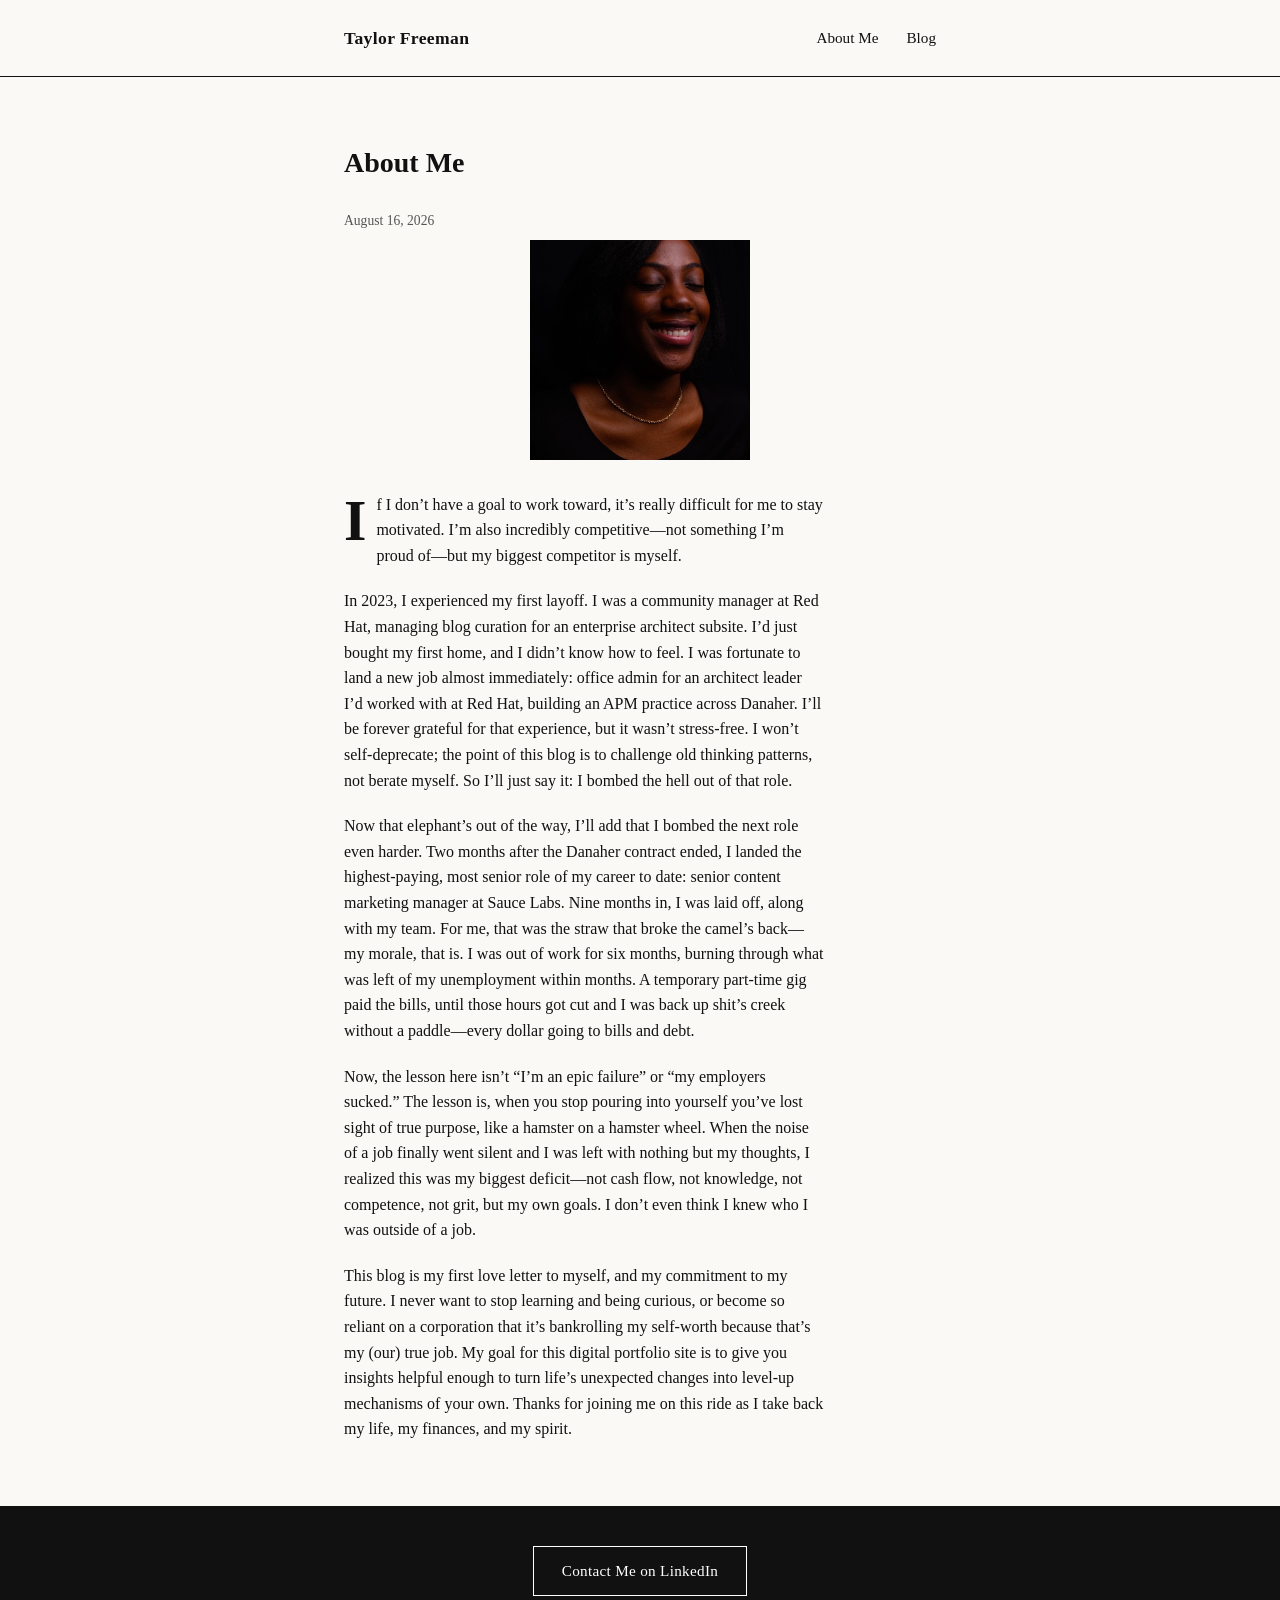
==== about.html @ b4e654a1 "Initial commit: personal site with hero, About Me, and first blog post Static site with a home page " ====
<!DOCTYPE html>
<html lang="en">
<head>
  <meta charset="UTF-8">
  <meta name="viewport" content="width=device-width, initial-scale=1.0">
  <title>About Me — Taylor Freeman</title>
  <link rel="stylesheet" href="style.css">
</head>
<body>

  <header class="site-header">
    <div class="wrap">
      <a href="index.html" class="site-name">Taylor Freeman</a>
      <nav>
        <a href="about.html">About Me</a>
        <a href="index.html#blog">Blog</a>
      </nav>
    </div>
  </header>

  <!-- ABOUT ME -->
  <section id="about" class="section">
    <div class="wrap">
      <h1>About Me</h1>
      <p class="post-meta"><time datetime="2026-08-16">August 16, 2026</time></p>

      <img src="goofyheadshot.jpeg" alt="Taylor Freeman" class="headshot">

      <p class="drop-cap">If I don&rsquo;t have a goal to work toward, it’s really difficult for me to stay motivated. I’m also incredibly competitive—not something I’m proud of—but my biggest competitor is myself.</p>

      <p>In 2023, I experienced my first layoff. I was a community manager at Red Hat, managing blog curation for an enterprise architect subsite. I’d just bought my first home, and I didn’t know how to feel. I was fortunate to land a new job almost immediately: office admin for an architect leader I’d worked with at Red Hat, building an APM practice across Danaher. I’ll be forever grateful for that experience, but it wasn’t stress-free. I won’t self-deprecate; the point of this blog is to challenge old thinking patterns, not berate myself. So I’ll just say it: I bombed the hell out of that role.</p>

      <p>Now that elephant’s out of the way, I’ll add that I bombed the next role even harder. Two months after the Danaher contract ended, I landed the highest-paying, most senior role of my career to date: senior content marketing manager at Sauce Labs. Nine months in, I was laid off, along with my team. For me, that was the straw that broke the camel’s back—my morale, that is. I was out of work for six months, burning through what was left of my unemployment within months. A temporary part-time gig paid the bills, until those hours got cut and I was back up shit’s creek without a paddle—every dollar going to bills and debt.</p>

      <p>Now, the lesson here isn’t “I’m an epic failure” or “my employers sucked.” The lesson is, when you stop pouring into yourself you’ve lost sight of true purpose, like a hamster on a hamster wheel. When the noise of a job finally went silent and I was left with nothing but my thoughts, I realized this was my biggest deficit—not cash flow, not knowledge, not competence, not grit, but my own goals. I don’t even think I knew who I was outside of a job.</p>

      <p>This blog is my first love letter to myself, and my commitment to my future. I never want to stop learning and being curious, or become so reliant on a corporation that it’s bankrolling my self-worth because that’s my (our) true job. My goal for this digital portfolio site is to give you insights helpful enough to turn life’s unexpected changes into level-up mechanisms of your own. Thanks for joining me on this ride as I take back my life, my finances, and my spirit.</p>
    </div>
  </section>

  <!-- Contact button, bottom of page, links to LinkedIn -->
  <footer class="site-footer">
    <div class="wrap">
      <a class="contact-btn" href="https://www.linkedin.com/in/marjoriefreeman/" target="_blank" rel="noopener">
        Contact Me on LinkedIn
      </a>
    </div>
  </footer>

</body>
</html>
---- style.css ----
/* ---------- Reset & base ---------- */
/* Browsers add their own default margins/padding — this clears that out
   so spacing on the page is only what we set on purpose. */
* {
  margin: 0;
  padding: 0;
  box-sizing: border-box;
}

body {
  background: #faf9f6;
  color: #111111; /* true black can feel harsh at body-text size; this is close to black but easier to read */
  font-family: Georgia, "Times New Roman", serif; /* a real serif, not a decoration — gives white/black some character */
  line-height: 1.6;
}

/* .wrap centers content and keeps line length readable.
   Reused inside the header, each section, and the footer. */
.wrap {
  max-width: 640px;
  margin: 0 auto;
  padding: 0 24px;
}

/* ---------- Header / nav ---------- */
.site-header {
  border-bottom: 1px solid #111111;
  padding: 24px 0;
}

.site-header .wrap {
  display: flex;
  justify-content: space-between;
  align-items: center;
}

.site-name {
  font-weight: bold;
  font-size: 1.1rem;
  letter-spacing: 0.02em;
  color: #111111;
  text-decoration: none;
}

.site-header nav a {
  color: #111111;
  text-decoration: none;
  margin-left: 24px;
  font-size: 0.95rem;
  border-bottom: 1px solid transparent;
}

.site-header nav a:hover,
.site-header nav a:focus-visible {
  border-bottom: 1px solid #111111;
}

/* ---------- Hero ---------- */
.hero {
  padding: 64px 0 0;
  text-align: center;
}

.hero-image-row {
  background: #111111;
  width: 100vw;
  position: relative;
  left: 50%;
  margin-left: -50vw;
}

.hero-image {
  width: 100%;
  aspect-ratio: 16 / 9;
  object-fit: cover;
  display: block;
}

/* ---------- Sections ---------- */
.section {
  padding: 64px 0;
}

#why-blog {
  border-bottom: 1px solid #111111;
}

.section h1 {
  font-size: 1.75rem;
  margin-bottom: 24px;
}

.arrow-link {
  display: block;
  color: #111111;
  font-size: 1.5rem;
  text-decoration: none;
  margin-top: 16px;
  transition: transform 0.15s ease;
}

.arrow-link:hover,
.arrow-link:focus-visible {
  transform: translateX(6px);
}

.section p {
  max-width: 60ch; /* keeps paragraphs from stretching too wide to read comfortably */
}

#about p + p {
  margin-top: 20px;
}

.headshot {
  display: block;
  width: 220px;
  height: 220px;
  object-fit: cover;
  margin: 0 auto 32px;
}

.drop-cap::first-letter {
  float: left;
  font-size: 3.6rem;
  line-height: 0.8;
  font-weight: bold;
  padding-right: 10px;
  padding-top: 6px;
}

.teaser {
  display: -webkit-box;
  -webkit-line-clamp: 3;
  line-clamp: 3;
  -webkit-box-orient: vertical;
  overflow: hidden;
}

/* ---------- Blog posts ---------- */
.post + .post {
  margin-top: 40px;
}

.post h2 {
  font-size: 1.2rem;
  margin-bottom: 4px;
}

.post h2 a {
  color: #111111;
  text-decoration: none;
}

.post h2 a:hover,
.post h2 a:focus-visible {
  text-decoration: underline;
}

.post-meta {
  font-size: 0.85rem;
  color: #555555;
  margin-bottom: 8px;
}

/* ---------- Footer / contact ---------- */
.site-footer {
  background: #111111;
  padding: 40px 0;
  text-align: center;
}

.contact-btn {
  display: inline-block;
  border: 1px solid #ffffff;
  color: #ffffff;
  text-decoration: none;
  padding: 12px 28px;
  font-size: 0.95rem;
  letter-spacing: 0.02em;
}

.contact-btn:hover,
.contact-btn:focus-visible {
  background: #ffffff;
  color: #111111;
}

/* ---------- Small screens ---------- */
@media (max-width: 480px) {
  .site-header .wrap {
    flex-direction: column;
    align-items: flex-start;
    gap: 12px;
  }
  .site-header nav a {
    margin-left: 0;
    margin-right: 16px;
  }
}
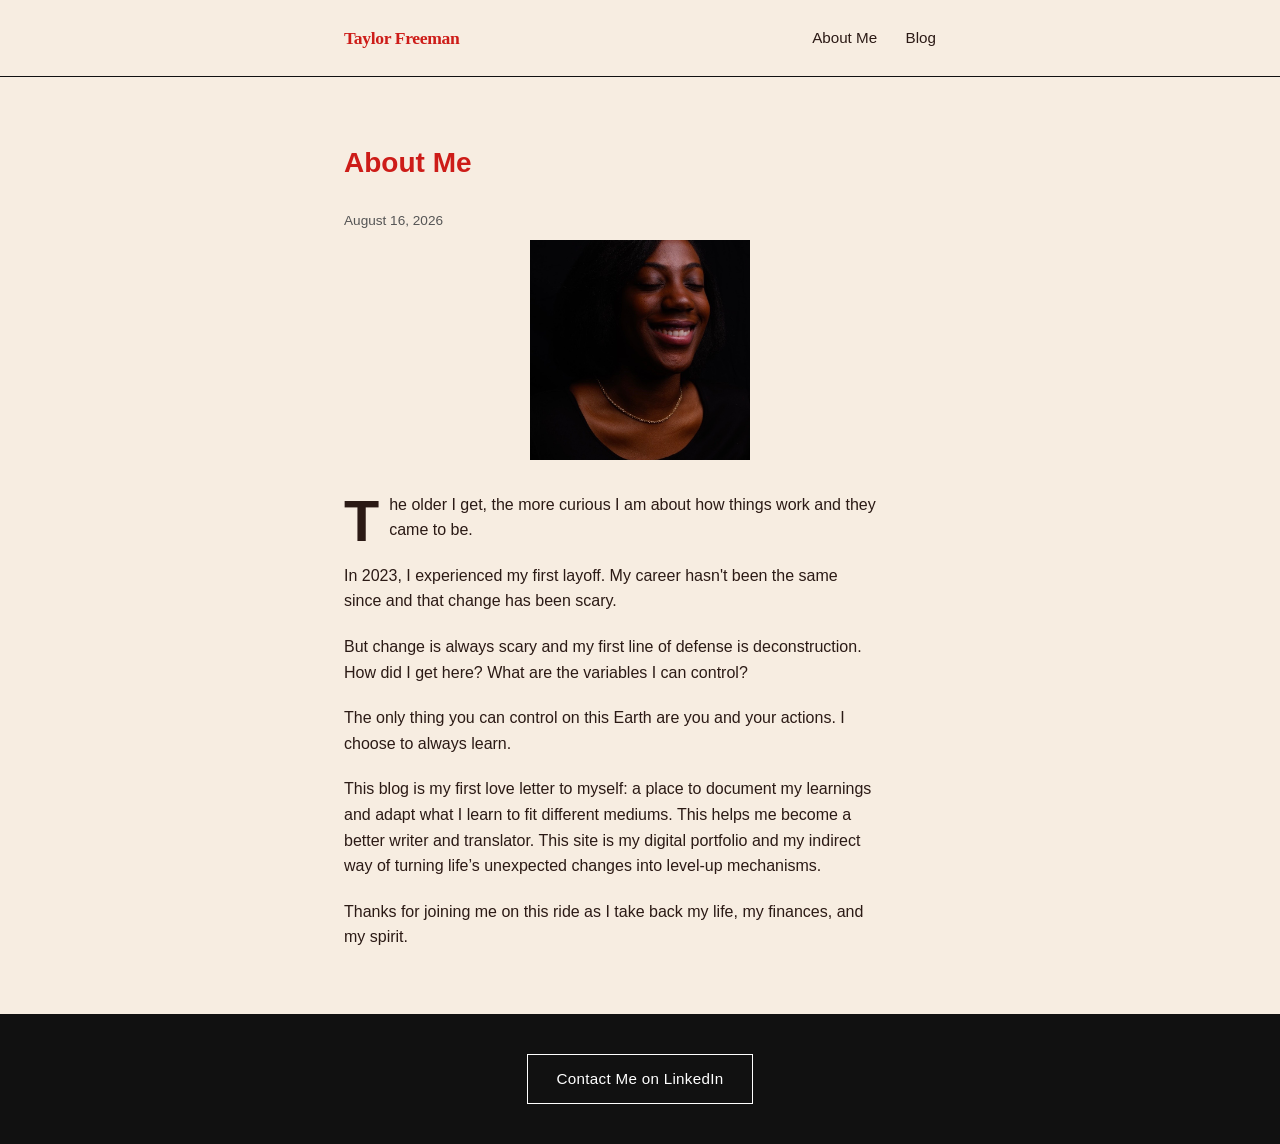
==== commit e18815b9: "Revise blog content for clarity and focus Updated personal reflections and insights in the blog cont" ====
--- a/about.html
+++ b/about.html
@@ -10,10 +10,10 @@
 
   <header class="site-header">
     <div class="wrap">
-      <a href="index.html" class="site-name">Taylor Freeman</a>
+      <a href="./" class="site-name">Taylor Freeman</a>
       <nav>
         <a href="about.html">About Me</a>
-        <a href="index.html#blog">Blog</a>
+        <a href="./#blog">Blog</a>
       </nav>
     </div>
   </header>
@@ -26,15 +26,17 @@
 
       <img src="goofyheadshot.jpeg" alt="Taylor Freeman" class="headshot">
 
-      <p class="drop-cap">If I don&rsquo;t have a goal to work toward, it’s really difficult for me to stay motivated. I’m also incredibly competitive—not something I’m proud of—but my biggest competitor is myself.</p>
+      <p class="drop-cap">The older I get, the more curious I am about how things work and they came to be.</p>
 
-      <p>In 2023, I experienced my first layoff. I was a community manager at Red Hat, managing blog curation for an enterprise architect subsite. I’d just bought my first home, and I didn’t know how to feel. I was fortunate to land a new job almost immediately: office admin for an architect leader I’d worked with at Red Hat, building an APM practice across Danaher. I’ll be forever grateful for that experience, but it wasn’t stress-free. I won’t self-deprecate; the point of this blog is to challenge old thinking patterns, not berate myself. So I’ll just say it: I bombed the hell out of that role.</p>
+      <p>In 2023, I experienced my first layoff. My career hasn't been the same since and that change has been scary.</p>
 
-      <p>Now that elephant’s out of the way, I’ll add that I bombed the next role even harder. Two months after the Danaher contract ended, I landed the highest-paying, most senior role of my career to date: senior content marketing manager at Sauce Labs. Nine months in, I was laid off, along with my team. For me, that was the straw that broke the camel’s back—my morale, that is. I was out of work for six months, burning through what was left of my unemployment within months. A temporary part-time gig paid the bills, until those hours got cut and I was back up shit’s creek without a paddle—every dollar going to bills and debt.</p>
+      <p>But change is always scary and my first line of defense is deconstruction. How did I get here? What are the variables I can control?</p>
 
-      <p>Now, the lesson here isn’t “I’m an epic failure” or “my employers sucked.” The lesson is, when you stop pouring into yourself you’ve lost sight of true purpose, like a hamster on a hamster wheel. When the noise of a job finally went silent and I was left with nothing but my thoughts, I realized this was my biggest deficit—not cash flow, not knowledge, not competence, not grit, but my own goals. I don’t even think I knew who I was outside of a job.</p>
+      <p>The only thing you can control on this Earth are you and your actions. I choose to always learn.</p>
 
-      <p>This blog is my first love letter to myself, and my commitment to my future. I never want to stop learning and being curious, or become so reliant on a corporation that it’s bankrolling my self-worth because that’s my (our) true job. My goal for this digital portfolio site is to give you insights helpful enough to turn life’s unexpected changes into level-up mechanisms of your own. Thanks for joining me on this ride as I take back my life, my finances, and my spirit.</p>
+      <p>This blog is my first love letter to myself: a place to document my learnings and adapt what I learn to fit different mediums. This helps me become a better writer and translator. This site is my digital portfolio and my indirect way of turning life’s unexpected changes into level-up mechanisms.</p>
+      
+      <p> Thanks for joining me on this ride as I take back my life, my finances, and my spirit.</p>
     </div>
   </section>
 
--- a/style.css
+++ b/style.css
@@ -8,9 +8,9 @@
 }
 
 body {
-  background: #faf9f6;
-  color: #111111; /* true black can feel harsh at body-text size; this is close to black but easier to read */
-  font-family: Georgia, "Times New Roman", serif; /* a real serif, not a decoration — gives white/black some character */
+  background: #f7ede1;
+  color: #2B1A15;
+  font-family: Helvetica, Arial, sans-serif;
   line-height: 1.6;
 }
 
@@ -35,15 +35,17 @@
 }
 
 .site-name {
-  font-weight: bold;
+  font-family: "Sunset Bold", Georgia, serif;
+  font-weight: 900;
   font-size: 1.1rem;
-  letter-spacing: 0.02em;
-  color: #111111;
+  letter-spacing: -0.02em;
+  color: #CD1C18;
   text-decoration: none;
 }
 
 .site-header nav a {
-  color: #111111;
+  color: #2B1A15;
+  font-weight: 300;
   text-decoration: none;
   margin-left: 24px;
   font-size: 0.95rem;
@@ -52,7 +54,7 @@
 
 .site-header nav a:hover,
 .site-header nav a:focus-visible {
-  border-bottom: 1px solid #111111;
+  border-bottom: 1px solid #2B1A15;
 }
 
 /* ---------- Hero ---------- */
@@ -88,6 +90,7 @@
 .section h1 {
   font-size: 1.75rem;
   margin-bottom: 24px;
+  color: #CD1C18;
 }
 
 .arrow-link {
@@ -148,7 +151,7 @@
 }
 
 .post h2 a {
-  color: #111111;
+  color: #CD1C18;
   text-decoration: none;
 }
 
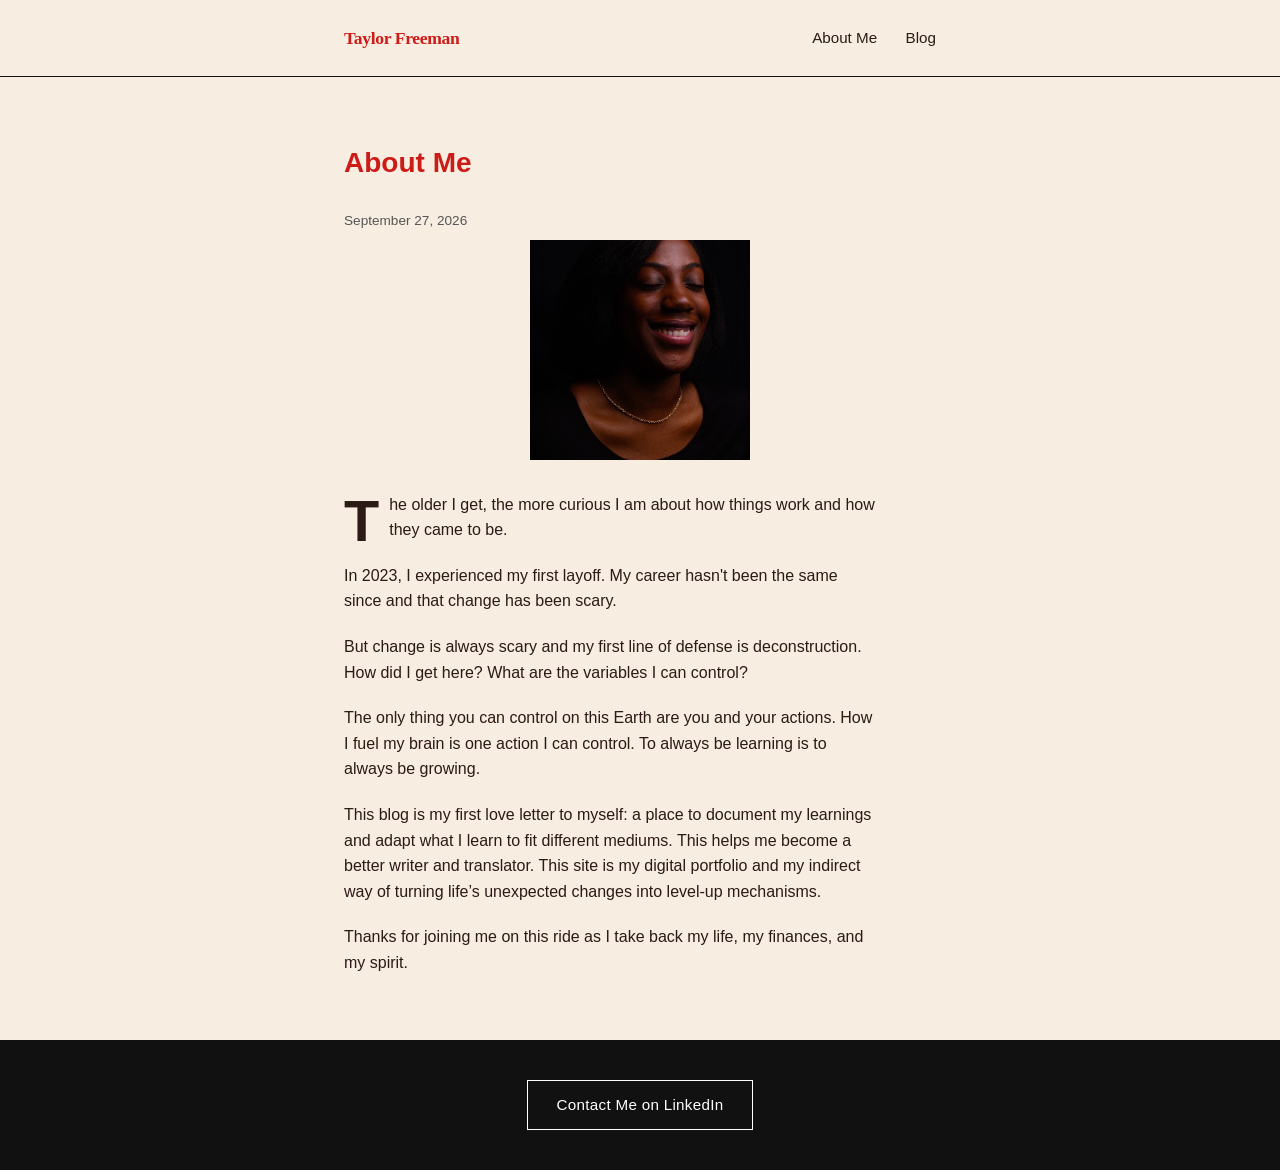
==== commit ca40b581: "Revise content in about.html for clarity and updates Updated the date and revised several sentences " ====
--- a/about.html
+++ b/about.html
@@ -22,17 +22,17 @@
   <section id="about" class="section">
     <div class="wrap">
       <h1>About Me</h1>
-      <p class="post-meta"><time datetime="2026-08-16">August 16, 2026</time></p>
+      <p class="post-meta"><time datetime="2026-09-27">September 27, 2026</time></p>
 
       <img src="goofyheadshot.jpeg" alt="Taylor Freeman" class="headshot">
 
-      <p class="drop-cap">The older I get, the more curious I am about how things work and they came to be.</p>
+      <p class="drop-cap">The older I get, the more curious I am about how things work and how they came to be.</p>
 
       <p>In 2023, I experienced my first layoff. My career hasn't been the same since and that change has been scary.</p>
 
       <p>But change is always scary and my first line of defense is deconstruction. How did I get here? What are the variables I can control?</p>
 
-      <p>The only thing you can control on this Earth are you and your actions. I choose to always learn.</p>
+      <p>The only thing you can control on this Earth are you and your actions. How I fuel my brain is one action I can control. To always be learning is to always be growing.</p>
 
       <p>This blog is my first love letter to myself: a place to document my learnings and adapt what I learn to fit different mediums. This helps me become a better writer and translator. This site is my digital portfolio and my indirect way of turning life’s unexpected changes into level-up mechanisms.</p>
       
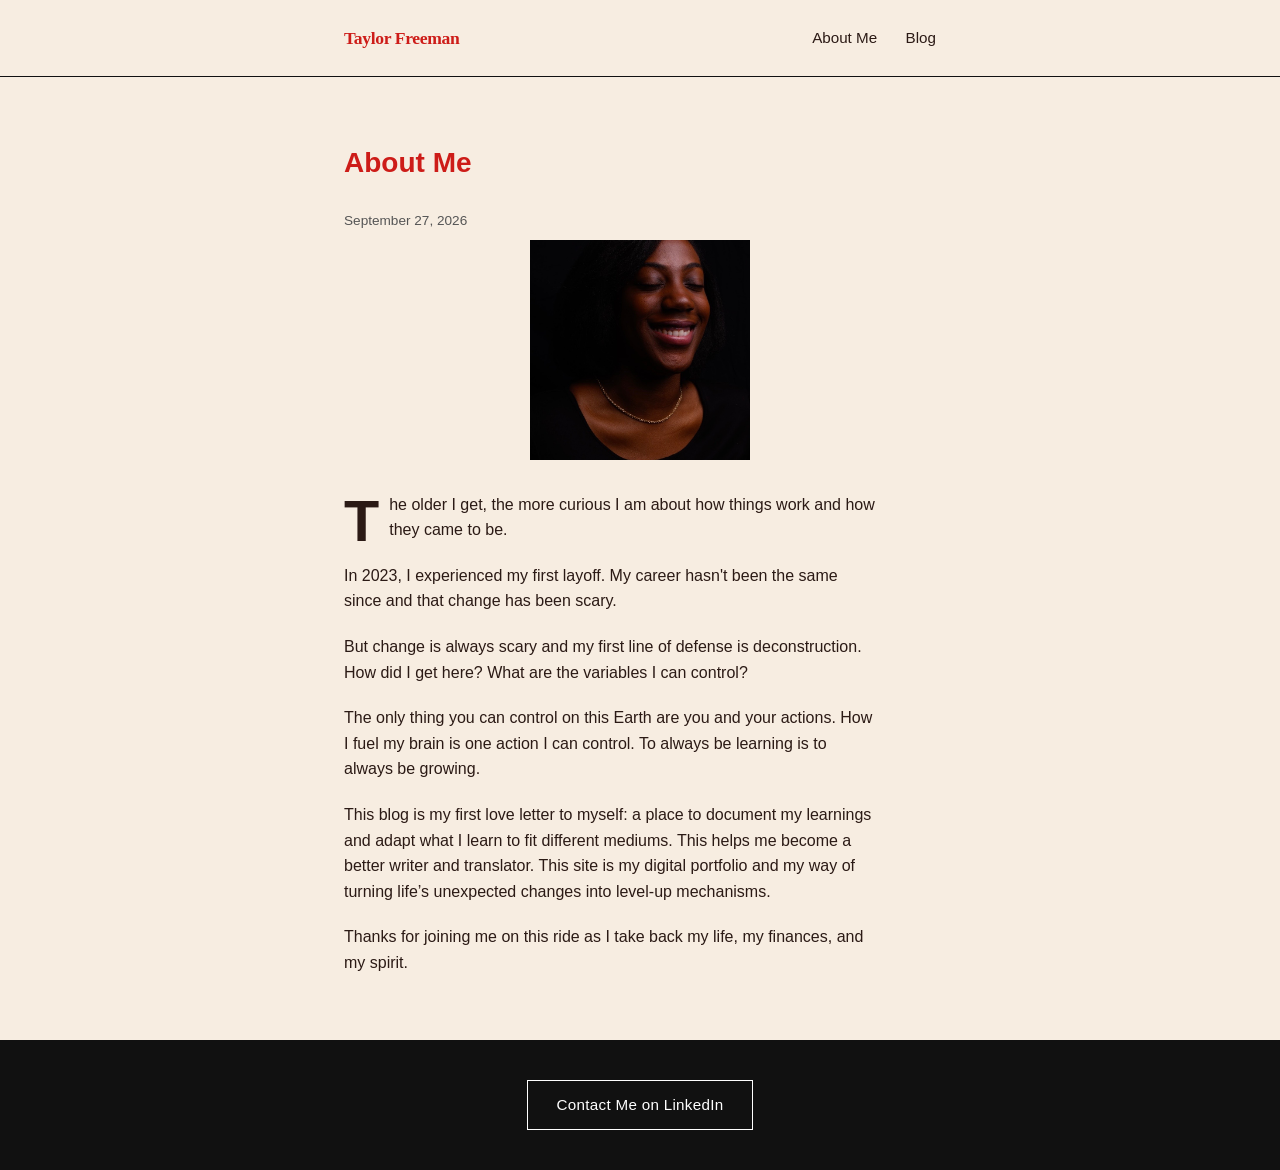
==== commit e5b2e5b8: "Refine blog description for clarity Removed 'indirect' from the description of the blog's purpose." ====
--- a/about.html
+++ b/about.html
@@ -34,7 +34,7 @@
 
       <p>The only thing you can control on this Earth are you and your actions. How I fuel my brain is one action I can control. To always be learning is to always be growing.</p>
 
-      <p>This blog is my first love letter to myself: a place to document my learnings and adapt what I learn to fit different mediums. This helps me become a better writer and translator. This site is my digital portfolio and my indirect way of turning life’s unexpected changes into level-up mechanisms.</p>
+      <p>This blog is my first love letter to myself: a place to document my learnings and adapt what I learn to fit different mediums. This helps me become a better writer and translator. This site is my digital portfolio and my way of turning life’s unexpected changes into level-up mechanisms.</p>
       
       <p> Thanks for joining me on this ride as I take back my life, my finances, and my spirit.</p>
     </div>
